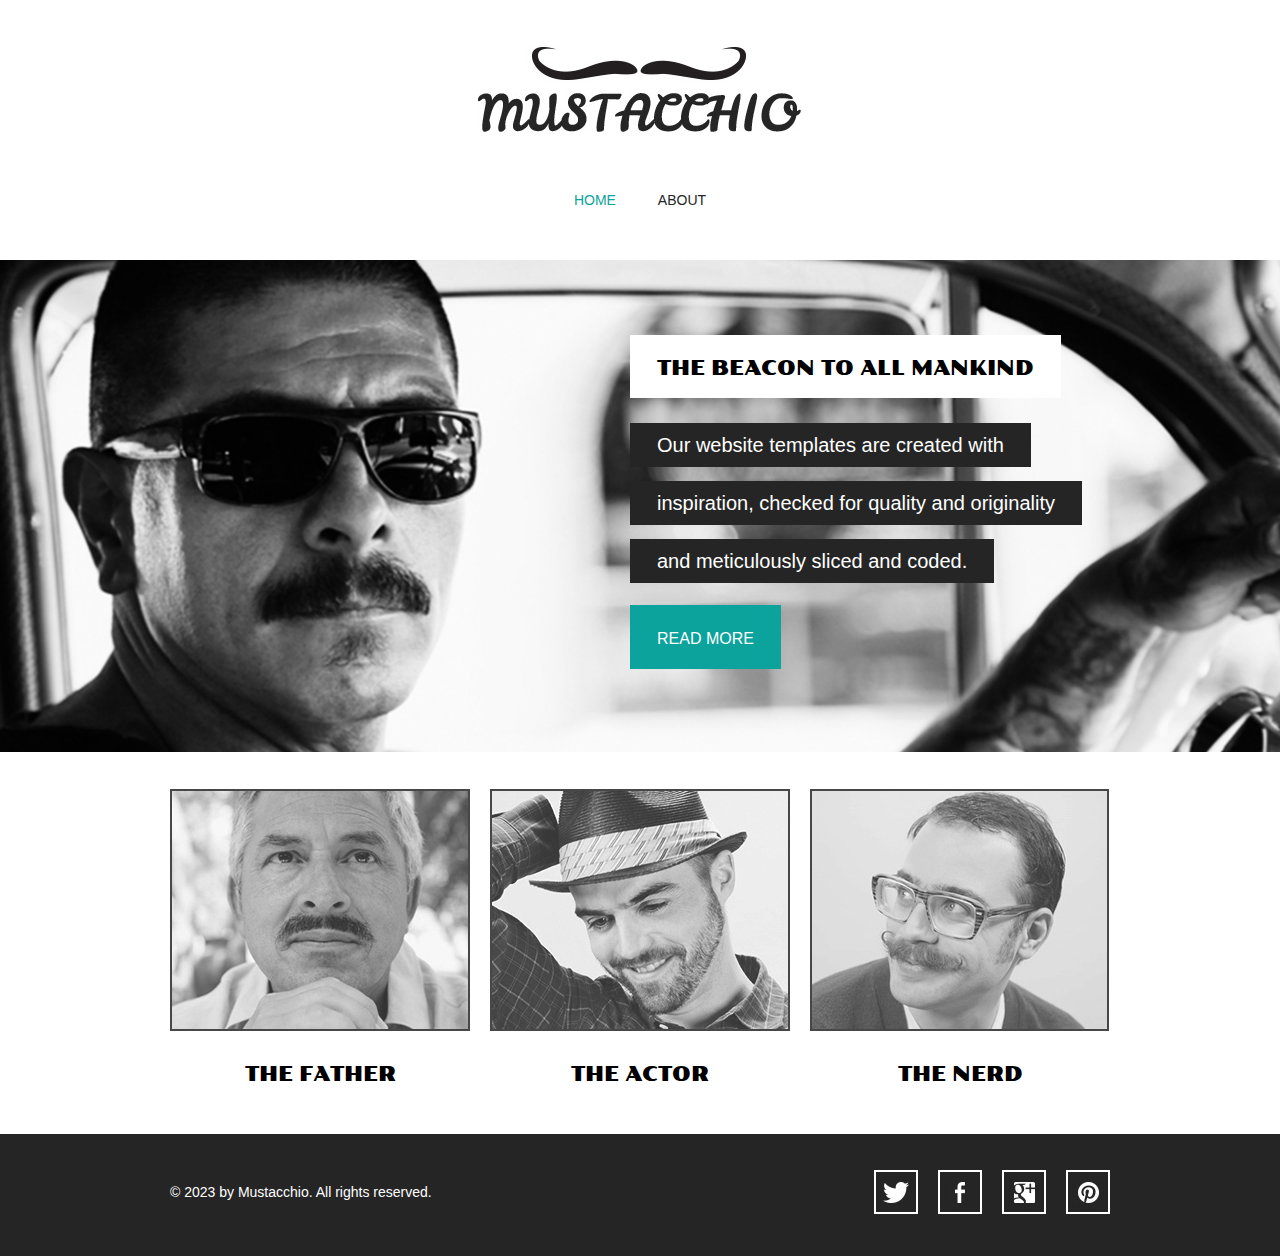
==== index.html @ 357c3df2 "initial commit" ====
<!doctype html>
<!-- Website Template by freewebsitetemplates.com -->
<html>
<head>
	<meta charset="UTF-8">
	<meta name="viewport" content="width=device-width, initial-scale=1.0">
	<title>Mustache Enthusiast</title>
	<link rel="stylesheet" type="text/css" href="css/style.css">
	<link rel="stylesheet" type="text/css" href="css/mobile.css" media="screen and (max-width : 568px)">
	<script type="text/javascript" src="js/mobile.js"></script>
</head>
<body>
	<div id="header">
		<a href="index.html" class="logo">
			<img src="images/logo.jpg" alt="">
		</a>
		<ul id="navigation">
			<li class="selected">
				<a href="index.html">home</a>
			</li>
			<li>
				<a href="about.html">about</a>
			</li>
		</ul>
	</div>
	<div id="body">
		<div id="featured">
			<img src="images/the-beacon.jpg" alt="">
			<div>
				<h2>the beacon to all mankind</h2>
				<span>Our website templates are created with</span>
				<span>inspiration, checked for quality and originality</span>
				<span>and meticulously sliced and coded.</span>
				<a href="blog-single-post.html" class="more">read more</a>
			</div>
		</div>
		<ul>
			<li>
				<a href="gallery.html">
					<img src="images/the-father.jpg" alt="">
					<span>the father</span>
				</a>
			</li>
			<li>
				<a href="gallery.html">
					<img src="images/the-actor.jpg" alt="">
					<span>the actor</span>
				</a>
			</li>
			<li>
				<a href="gallery.html">
					<img src="images/the-nerd.jpg" alt="">
					<span>the nerd</span>
				</a>
			</li>
		</ul>
	</div>
	<div id="footer">
		<div>
			<p>&copy; 2023 by Mustacchio. All rights reserved.</p>
			<ul>
				<li>
					<a href="http://freewebsitetemplates.com/go/twitter/" id="twitter">twitter</a>
				</li>
				<li>
					<a href="http://freewebsitetemplates.com/go/facebook/" id="facebook">facebook</a>
				</li>
				<li>
					<a href="http://freewebsitetemplates.com/go/googleplus/" id="googleplus">googleplus</a>
				</li>
				<li>
					<a href="http://pinterest.com/fwtemplates/" id="pinterest">pinterest</a>
				</li>
			</ul>
		</div>
	</div>
</body>
</html>
---- css/style.css ----
/* Website Template by freewebsitetemplates.com */
@font-face {
	font-family: 'poller_oneregular';
	src: url('../fonts/pollerone/pollerone-webfont.eot');
	src: url('../fonts/pollerone/pollerone-webfont.eot?#iefix') format('embedded-opentype'),
		 url('../fonts/pollerone/pollerone-webfont.woff') format('woff'),
		 url('../fonts/pollerone/pollerone-webfont.ttf') format('truetype'),
		 url('../fonts/pollerone/pollerone-webfont.svg#poller_oneregular') format('svg');
}
@font-face {
	font-family: 'leckerli_oneregular';
	src: url('../fonts/leckerlione/leckerlione-regular-webfont.eot');
	src: url('../fonts/leckerlione/leckerlione-regular-webfont.eot?#iefix') format('embedded-opentype'),
		 url('../fonts/leckerlione/leckerlione-regular-webfont.woff') format('woff'),
		 url('../fonts/leckerlione/leckerlione-regular-webfont.ttf') format('truetype'),
		 url('../fonts/leckerlione/leckerlione-regular-webfont.svg#leckerli_oneregular') format('svg');
}

body {
	background: #fff;
	font-family: Arial, Helvetica, sans-serif;
	font-size: 14px;
	font-weight: normal;
	line-height: 1;
	margin: 0;
	min-width: 960px;
	padding: 0;
}
p {
	color: #252525;
	line-height: 24px;
	margin: 0;
	padding: 0;
}
p a {
	color: #252525;
	text-decoration: underline;
}
p a:hover {
	color: #898989;
}
#header {
	margin: 0 auto;
	padding: 44px 0 50px;
	text-align: center;
	width: 960px;
}
#header a.logo {
	display: block;
	margin: 0 auto;
	padding: 0;
	width: 340px;
}
#header a.logo img {
	border: 0;
	display: block;
	margin: 0;
	padding: 0;
}
#header ul {
	margin: 0;
	padding: 56px 0 0;
}
#header ul li {
	display: inline;
	list-style: none;
	margin: 0;
	padding: 0 19px;
}
#header ul li a {
	color: #252525;
	display: inline-block;
	font-family: "Arial Black", Gadget, sans-serif;
	font-size: 14px;
	font-weight: normal;
	margin: 0;
	padding: 0 0 3px;
	text-decoration: none;
	text-transform: uppercase;
}
#header ul li a:hover, #header ul li.selected a {
	color: #0ba39c;
}
#body {
	margin: 0;
	padding: 0 0 30px;
	text-align: center;
}
#body h1 {
	color: #fff;
	display: inline;
	font-family: poller_oneregular;
	font-size: 35px;
	font-weight: normal;
	margin: 0;
	padding: 0;
	text-transform: uppercase;
}
#body h1 span {
	background: #252525;
	display: inline-block;
	padding: 15px 28px 12px;
}
#body > div {
	margin: 0 auto;
	padding: 0;
	width: 960px;
}
#body > div img {
	border: 2px solid #292929;
	margin: 24px 0 0;
	padding: 0;
}
#body > div .article {
	margin: 0 auto;
	padding: 30px 30px 0;
	width: 560px;
}
#body > div .article h2 {
	font-family: "Arial Black", Gadget, sans-serif;
	font-size: 25px;
	font-weight: normal;
	margin: 0 0 30px;
}
#body > div .article h3 {
	color: #252525;
	line-height: 24px;
	margin: 0;
	padding: 0;
}
#body > div .article h4 {
	background: #252525;
	color: #fff;
	display: inline-block;
	font-family: "Arial Black", Gadget, sans-serif;
	font-size: 25px;
	font-weight: normal;
	margin: 0 0 30px;
	padding: 8px 27px 10px;
}
#body > div .article p {
	margin: 0 0 30px;
}
#body div ul {
	margin: 0;
	padding: 24px 10px 0;
	width: 940px;
}
#body div ul li {
	border: 2px solid #1a1a1a;
	display: block;
	list-style: none;
	margin: 0 0 13px;
	overflow: hidden;
	padding: 0;
}
#body div ul li .figure {
	border-right: 2px solid #1a1a1a;
	float: left;
	margin: 0;
	padding: 0;
	width: 376px;
}
#body div ul li img {
	border: 0;
	display: block;
	margin: 0;
	padding: 0;
	opacity: 0.8;
	transition: 0.5s ease-in-out;
}
#body div ul li .figure:hover img {
	opacity: 1;
}
#body div ul li div {
	float: left;
	margin: 0;
	padding: 63px 0 20px;
	width: 558px;
}
#body div ul li div h3 {
	color: #252525;
	font-family: "Arial Black", Gadget, sans-serif;
	font-size: 25px;
	font-weight: normal;
	margin: 0;
	padding: 0;
	text-transform: uppercase;
}
#body div ul li div p {
	padding: 30px 30px 18px;
}
#body div ul li div a.more {
	background: #000;
	color: #fff;
	display: inline-block;
	font-family: "Arial Black", Gadget, sans-serif;
	font-size: 18px;
	font-weight: normal;
	margin: 0;
	padding: 8px 28px;
	text-decoration: none;
	text-transform: uppercase;
}
#body div ul li div a.more:hover {
	color: #252525;
	background: #fff;
	border: 2px solid #252525;
}
#body #featured {
	margin: 0 0 13px;
	padding: 0;
	position: relative;
	width: 100%;
}
#body #featured img {
	border: 0;
	display: block;
	margin: 0;
	padding: 0;
	width: 100%;
}
#body #featured div {
	left: 50%;
	margin-left: -480px;
	margin-top: -171px;
	padding: 0 0 0 470px;
	position: absolute;
	top: 50%;
	text-align: left;
	width: 490px;
}
#body #featured div h2 {
	background: #fff;
	color: #000;
	display: inline-block;
	font-family: poller_oneregular;
	font-size: 20px;
	font-weight: normal;
	margin: 0 0 18px;
	padding: 23px 27px 20px;
	text-transform: uppercase;
}
#body #featured div span {
	background: #252525;
	color: #fff;
	display: inline-block;
	font-size: 20px;
	margin: 7px 0;
	padding: 12px 27px;
}
#body #featured div a {
	background: #0ba39c;
	color: #fff;
	display: inline-block;
	font-size: 16px;
	margin: 15px 0 0;
	padding: 26px 27px 22px;
	text-align: center;
	text-decoration: none;
	text-transform: uppercase;
}
#body #featured div a:hover {
	background: #1fc3bc;
}
#body > ul {
	margin: 0 auto;
	overflow: hidden;
	padding: 24px 0 0;
	width: 960px;
}
#body > ul li {
	display: block;
	float: left;
	margin: 0 10px 20px;
	padding: 0;
	width: 300px;
}
#body > ul li a {
	color: #000;
	display: block;
	font-family: poller_oneregular;
	font-size: 20px;
	font-weight: normal;
	margin: 0;
	padding: 0;
	text-align: center;
	text-decoration: none;
	text-transform: uppercase;
}
#body > ul li a img {
	border: 2px solid #1a1a1a;
	display: block;
	margin: 0;
	padding: 0;
	opacity: .8;
	transition: 0.5s ease-in-out;
}
#body > ul li a:hover img {
	opacity: 1;
}
#body > ul li a span {
	display: block;
	margin: 0;
	padding: 33px 0 0;
}
#body form {
	margin: 0 auto;
	padding: 24px 0 0;
	width: 620px;
}
#body form input, #body form textarea {
	border: 2px solid #252525;
	color: #252525;
	font-family: Arial, Helvetica, sans-serif;
	font-size: 15px;
	font-weight: normal;
	margin: 0 0 37px;
	padding: 20px 10px;
	text-align: center;
	text-transform: uppercase;
	width: 596px;
}
#body form textarea {
	height: 175px;
	overflow: auto;
	resize: none;
}
#body form #send {
	background: #252525;
	color: #fff;
	font-family: "Arial Black", Gadget, sans-serif;
	font-size: 15px;
	font-weight: normal;
	display: inline-block;
	padding: 20px 28px;
	width: auto;
}
#body form #send:hover {
	background: #fff;
	color: #252525;
	cursor: pointer;
}
#footer {
	background: #252525;
	margin: 0;
	padding: 36px 0 42px;
}
#footer div {
	margin: 0 auto;
	overflow: hidden;
	padding: 0;
	width: 960px;
}
#footer div p {
	color: #fff;
	float: left;
	line-height: 44px;
	margin: 0 0 0 10px;
	padding: 0;
}
#footer div ul {
	display: block;
	float: right;
	margin: 0;
	overflow: hidden;
	padding: 0;
	width: 256px;
}
#footer div ul li {
	display: block;
	float: left;
	list-style: none;
	margin: 0 10px;
	padding: 0;
	width: 44px;
}
#footer div ul li a {
	background: url(../images/icons.jpg) no-repeat 0 0;
	display: block;
	height: 44px;
	margin: 0;
	padding: 0;
	text-indent: -99999px;
	width: 44px;
}
#footer div ul li #twitter {
	background-position: 0 0;
}
#footer div ul li #twitter:hover {
	background-position: -44px 0;
}
#footer div ul li #facebook {
	background-position: 0 -44px;
}
#footer div ul li #facebook:hover {
	background-position: -44px -44px;
}
#footer div ul li #googleplus {
	background-position: 0 -88px;
}
#footer div ul li #googleplus:hover {
	background-position: -44px -88px;
}
#footer div ul li #pinterest {
	background-position: 0 -132px;
}
#footer div ul li #pinterest:hover {
	background-position: -44px -132px;
}
---- css/mobile.css ----
/* Website Template by freewebsitetemplates.com */
body {
	min-width: 0;
}
#header {
	padding: 20px 0;
	position: relative;
	width: 100%;
}
#header a.logo {
	width: 80%;
}
#header a.logo img {
	width: 100%;
}
#mobile-navigation {
	background: url(../images/mobile-menu.png) no-repeat 0 0;
	display: block;
	height: 50px;
	margin: 30px auto 0;
	padding: 0;
	width: 50px;
}
#header ul {
	border: 1px solid #fff;
	display: none;
	left: 50%;
	margin-left: -45%;
	padding: 0;
	position: absolute;
	width: 90%;
	z-index: 1001;
}
#header ul li {
	border-top: 1px solid #fff;
	display: block;
	margin: 0;
	padding: 0;
	position: relative;
}
#header > ul > li:first-child {
	border: 0;
}
#header ul li a {
	background: rgba(11, 163, 156, 0.9);
	color: #fff;
	display: block;
	font-family: Arial, Helvetica, sans-serif;
	font-size: 16px;
	font-weight: normal;
	height: 49px;
	line-height: 49px;
	padding: 0 15px;
	text-align: left;
}
#header ul li a:hover, #header ul li.selected a {
	background: rgba(0, 0, 0, 0.9);
	color: #fff;
}
#header ul ul {
	display: none;
	border: 0;
	height: auto;
	left: 0;
	margin: 0;
	position: relative;
	width: 100%;
}
#header ul ul li a {
	text-indent: 15px;
}
#header ul li span {
	background: rgba(11, 163, 156, 0.9) url(../images/mobile-expand.png) no-repeat 0 0;
	border-left: 1px solid #fff;
	display: block;
	height: 49px;
	position: absolute;
	right: 0;
	top: 0;
	width: 50px;
}
#body {
	width: 100%;
}
#body h1 {
	display: block;
	font-size: 20px;
	margin: 0 auto;
	width: 90%;
}
#body h1 span {
	display: block;
	padding: 3%;
	width: 94%;
}
#body > div {
	padding: 0 5%;
	width: 90%;
}
#body > div img {
	margin: 24px 0 30px;
	width: 98%
}
#body > div .article {
	padding: 0;
	width: 100%;
}
#body > div .article h2, #body > div .article h4 {
	font-size: 18px;
	font-weight: bold;
}
#body #featured {
	overflow: hidden;
	margin: 0 0 20px
}
#body #featured img {
	min-width: 960px;
}
#body #featured div {
	left: 0;
	margin: 0;
	padding: 0 2%;
	position: absolute;
	top: 0;
	text-align: left;
	width: 96%;
}
#body #featured div h2 {
	font-size: 14px;
	font-weight: normal;
	margin: 50px 0 10px;
	padding: 8px 5px;
}
#body #featured div span {
	display: block;
	font-size: 14px;
	margin: 10px 0;
	padding: 10px;
}
#body #featured div a {
	font-size: 14px;
	margin: 5px 0 0;
	padding: 10px;
}
#body > ul {
	overflow: visible;
	padding: 0 5%;
	width: 90%;
}
#body ul.gallery {
	padding: 5% 0;
	overflow: hidden;
	width: 100%;
}
#body > ul li {
	float: none;
	margin: 0;
	width: 100%;
}
#body ul.gallery li {
	float: left;
	margin: 0 0 5% 5%;
	width: 42%;
}
#body > ul li a img {
	width: 98%;
}
#body > ul li a span {
	padding: 15px 0;
}
#body div ul {
	margin: 0;
	padding: 20px 0 0;
	width: 100%;
}
#body div ul li {
	overflow: visible;
	padding: 0 0 20px;
	width: 99%;
}
#body div ul li .figure {
	border: 0;
	display: block;
	float: none;
	margin: 0 0 20px;
	width: 100%;
}
#body div ul li .figure img {
	width: 100%;
}
#body div ul li div {
	float: none;
	padding: 0;
	width: 100%;
}
#body div ul li div a.more:hover {
	height: 14px;
	line-height: 14px;
}
#body form {
	width: 100%;
}
#body form input, #body form textarea {
	margin: 0 0 20px;
	padding: 10px;
	width: 84%;
}
#body form #send {
	padding: 10px;
}
#footer {
	padding: 10px 0 25px;
}
#footer div {
	overflow: visible;
	width: 100%;
}
#footer div p {
	float: none;
	margin: 0;
	text-align: center;
}
#footer div ul {
	float: none;
	margin: 0 auto;
	width: 256px;
}
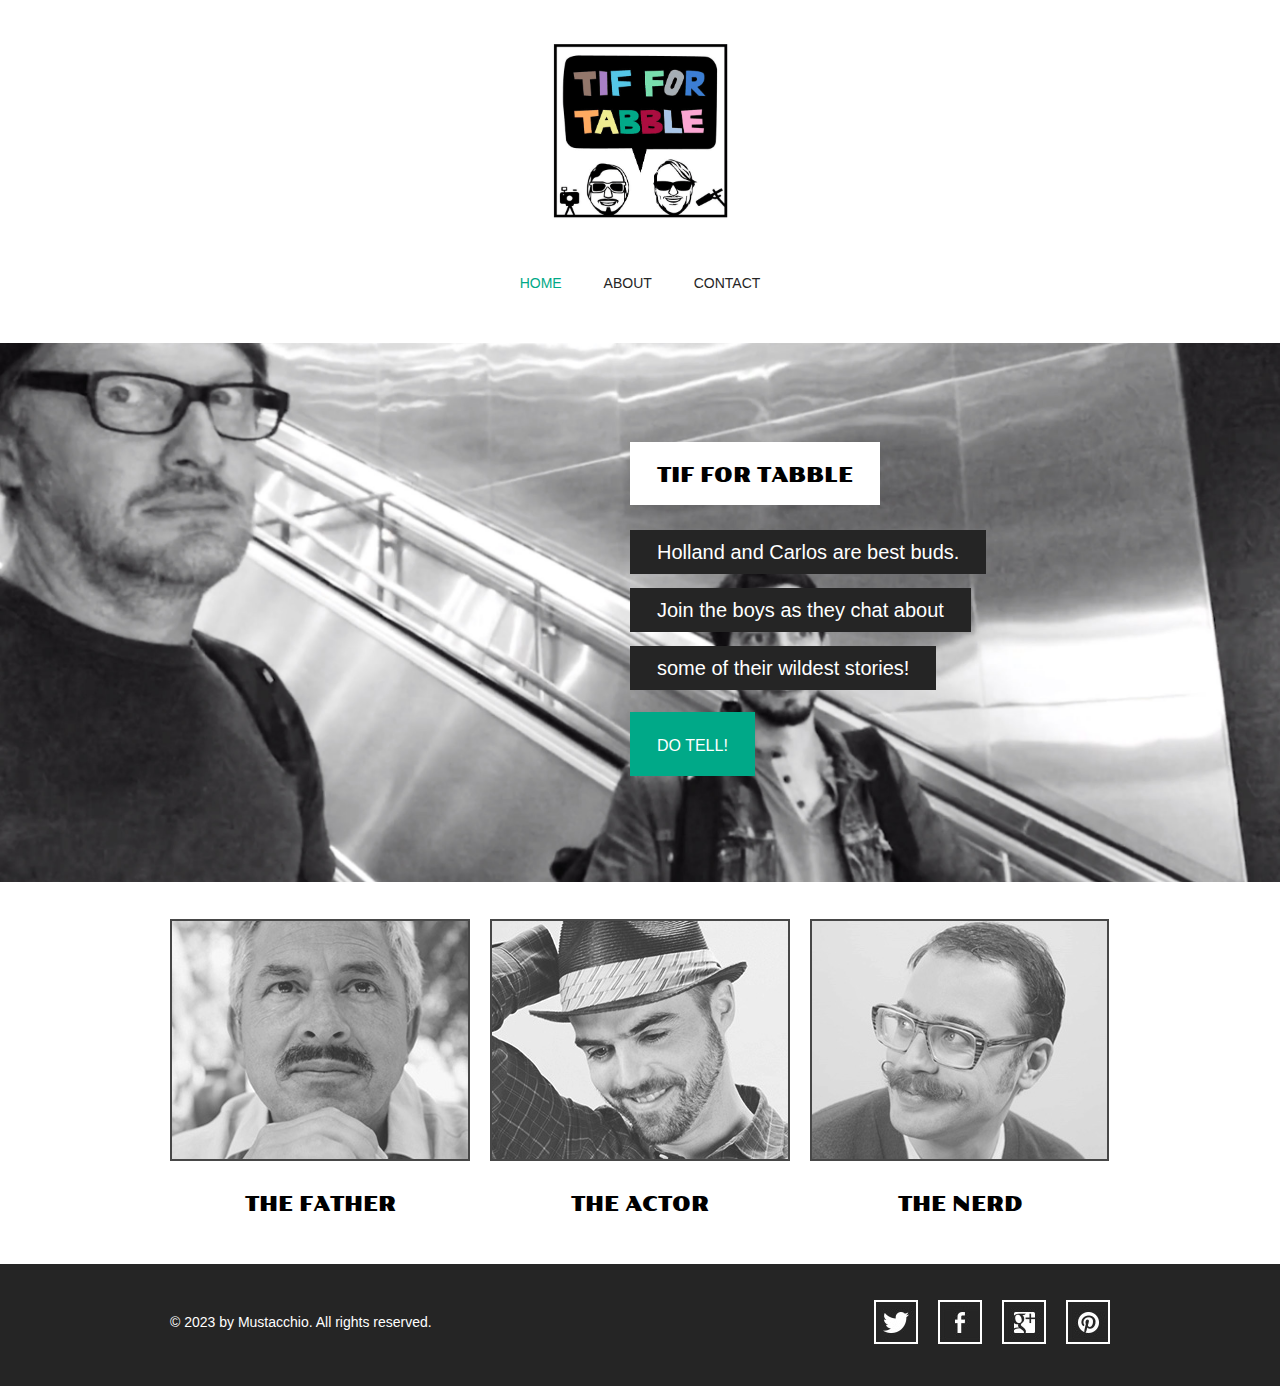
==== commit 8149834d: "started making changes - colors, text, etc" ====
--- a/index.html
+++ b/index.html
@@ -4,7 +4,7 @@
 <head>
 	<meta charset="UTF-8">
 	<meta name="viewport" content="width=device-width, initial-scale=1.0">
-	<title>Mustache Enthusiast</title>
+	<title>TIF for TABBLE</title>
 	<link rel="stylesheet" type="text/css" href="css/style.css">
 	<link rel="stylesheet" type="text/css" href="css/mobile.css" media="screen and (max-width : 568px)">
 	<script type="text/javascript" src="js/mobile.js"></script>
@@ -12,7 +12,7 @@
 <body>
 	<div id="header">
 		<a href="index.html" class="logo">
-			<img src="images/logo.jpg" alt="">
+			<img width="100%" src="images/t4t-color-logo-o.png" alt="">
 		</a>
 		<ul id="navigation">
 			<li class="selected">
@@ -21,20 +21,23 @@
 			<li>
 				<a href="about.html">about</a>
 			</li>
+			<li>
+				<a href="contact.html">contact</a>
+			</li>
 		</ul>
 	</div>
 	<div id="body">
 		<div id="featured">
-			<img src="images/the-beacon.jpg" alt="">
+			<img src="images/holland-carlos-hero.jpg" alt="">
 			<div>
-				<h2>the beacon to all mankind</h2>
-				<span>Our website templates are created with</span>
-				<span>inspiration, checked for quality and originality</span>
-				<span>and meticulously sliced and coded.</span>
-				<a href="blog-single-post.html" class="more">read more</a>
+				<h2>TIF for TABBLE</h2>
+				<span>Holland and Carlos are best buds.</span>
+				<span>Join the boys as they chat about</span>
+				<span>some of their wildest stories! </span><br/>
+				<a href="#bottom-gallery" class="more">do tell!</a>
 			</div>
 		</div>
-		<ul>
+		<ul id="bottom-gallery">
 			<li>
 				<a href="gallery.html">
 					<img src="images/the-father.jpg" alt="">
--- a/css/style.css
+++ b/css/style.css
@@ -49,13 +49,14 @@
 	display: block;
 	margin: 0 auto;
 	padding: 0;
-	width: 340px;
+	width: 177px;
 }
 #header a.logo img {
 	border: 0;
 	display: block;
 	margin: 0;
 	padding: 0;
+	width: 100%;
 }
 #header ul {
 	margin: 0;
@@ -79,7 +80,7 @@
 	text-transform: uppercase;
 }
 #header ul li a:hover, #header ul li.selected a {
-	color: #0ba39c;
+	color: #00a988;
 }
 #body {
 	margin: 0;
@@ -250,7 +251,7 @@
 	padding: 12px 27px;
 }
 #body #featured div a {
-	background: #0ba39c;
+	background: #00a988;
 	color: #fff;
 	display: inline-block;
 	font-size: 16px;
@@ -261,7 +262,7 @@
 	text-transform: uppercase;
 }
 #body #featured div a:hover {
-	background: #1fc3bc;
+	background: #407fce;
 }
 #body > ul {
 	margin: 0 auto;
